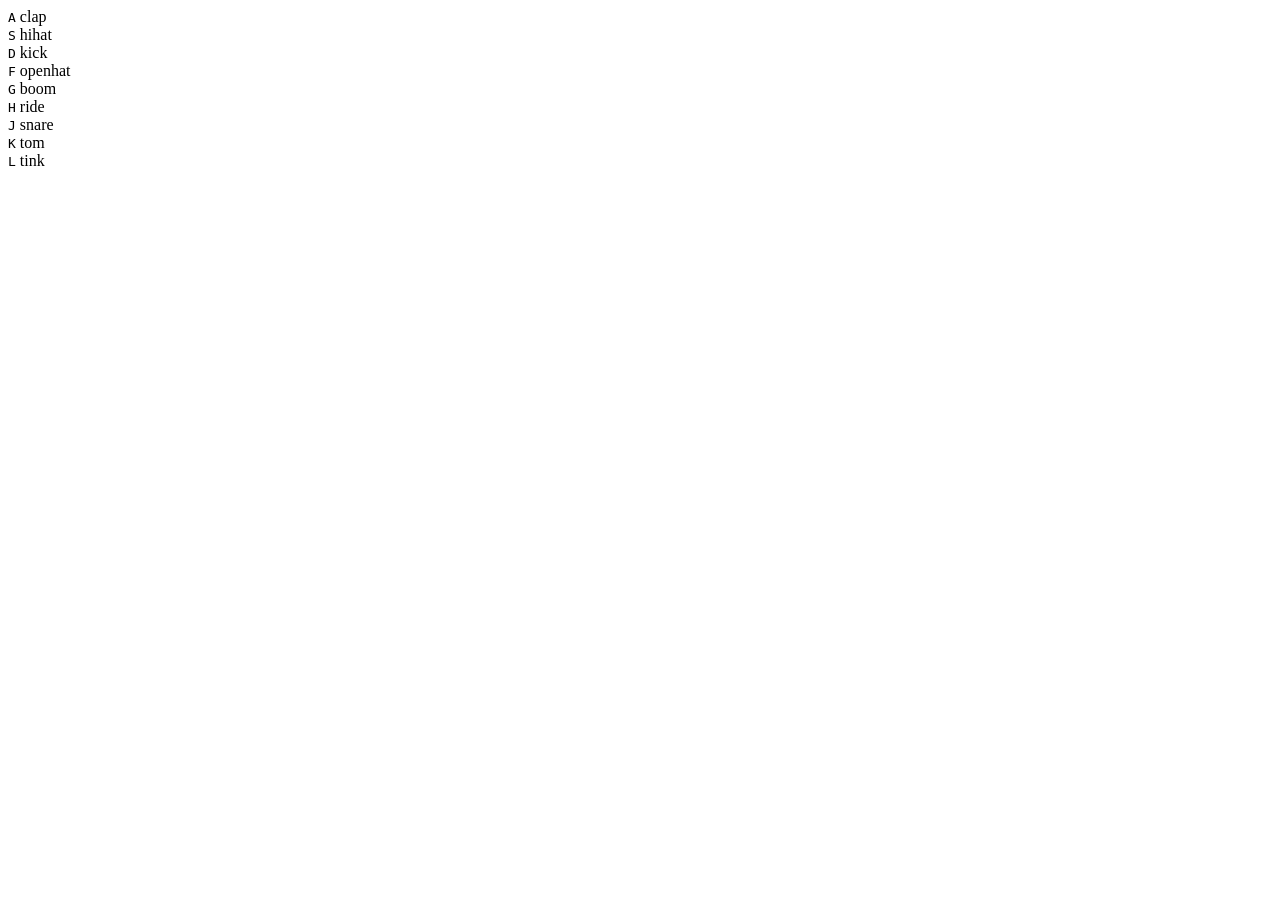
==== 13-vanilla-js-drum-kit/index.html @ 6b5adf13 "13. Drum Kit: add html content" ====
<!DOCTYPE html>
<html lang="en">

<head>
    <meta charset="UTF-8">
    <title>JS Drum Kit</title>
    <link rel="stylesheet" href="style.css">
</head>

<body>


    <div class="keys">
        <div data-key="65" class="key">
            <kbd>A</kbd>
            <span class="sound">clap</span>
        </div>
        <div data-key="83" class="key">
            <kbd>S</kbd>
            <span class="sound">hihat</span>
        </div>
        <div data-key="68" class="key">
            <kbd>D</kbd>
            <span class="sound">kick</span>
        </div>
        <div data-key="70" class="key">
            <kbd>F</kbd>
            <span class="sound">openhat</span>
        </div>
        <div data-key="71" class="key">
            <kbd>G</kbd>
            <span class="sound">boom</span>
        </div>
        <div data-key="72" class="key">
            <kbd>H</kbd>
            <span class="sound">ride</span>
        </div>
        <div data-key="74" class="key">
            <kbd>J</kbd>
            <span class="sound">snare</span>
        </div>
        <div data-key="75" class="key">
            <kbd>K</kbd>
            <span class="sound">tom</span>
        </div>
        <div data-key="76" class="key">
            <kbd>L</kbd>
            <span class="sound">tink</span>
        </div>
    </div>

    <audio data-key="65" src="sounds/clap.wav"></audio>
    <audio data-key="83" src="sounds/hihat.wav"></audio>
    <audio data-key="68" src="sounds/kick.wav"></audio>
    <audio data-key="70" src="sounds/openhat.wav"></audio>
    <audio data-key="71" src="sounds/boom.wav"></audio>
    <audio data-key="72" src="sounds/ride.wav"></audio>
    <audio data-key="74" src="sounds/snare.wav"></audio>
    <audio data-key="75" src="sounds/tom.wav"></audio>
    <audio data-key="76" src="sounds/tink.wav"></audio>

    <script>

    </script>


</body>

</html>
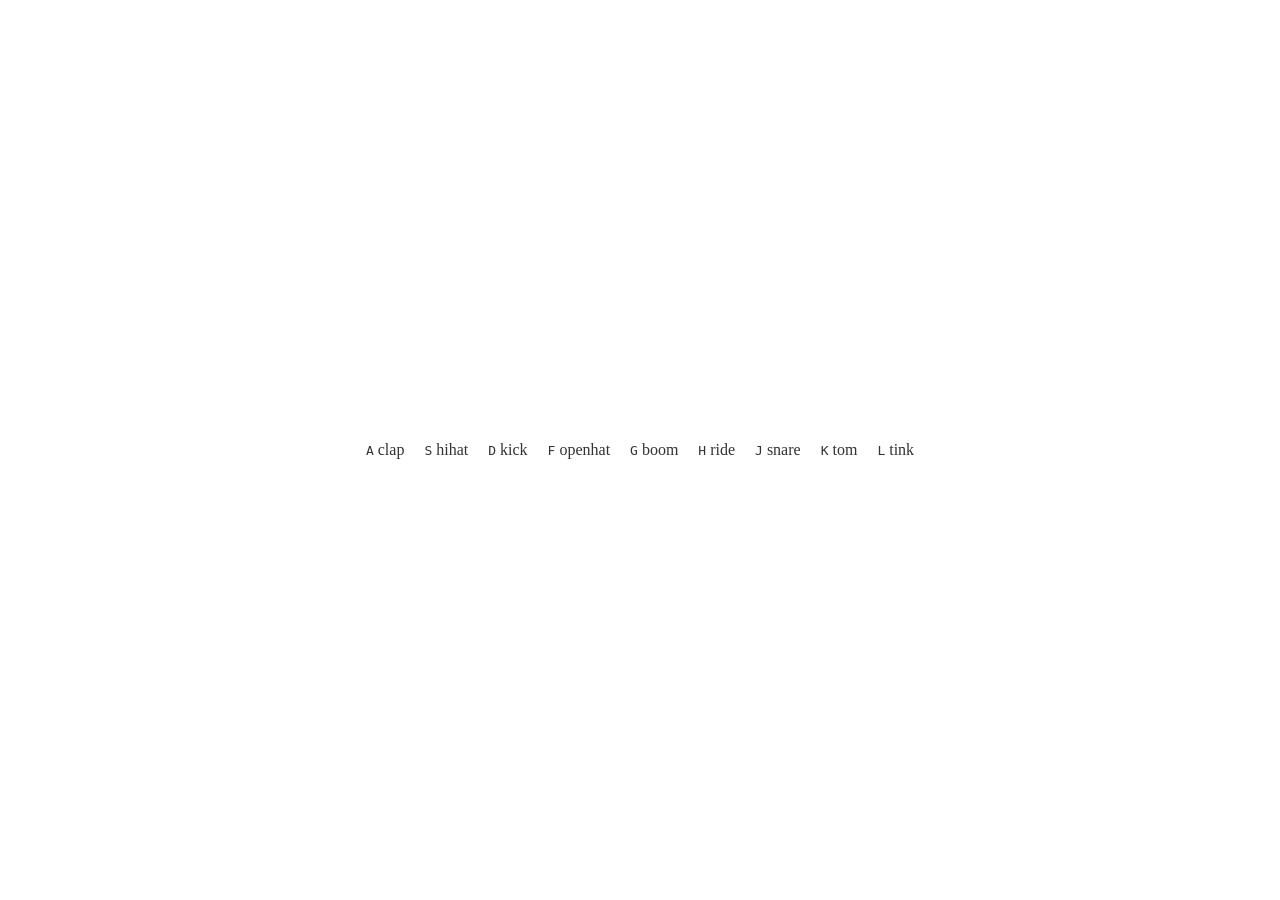
==== commit f0e00221: "Add background img and styling" ====
--- a/13-vanilla-js-drum-kit/index.html
+++ b/13-vanilla-js-drum-kit/index.html
@@ -8,8 +8,6 @@
 </head>
 
 <body>
-
-
     <div class="keys">
         <div data-key="65" class="key">
             <kbd>A</kbd>
@@ -62,8 +60,6 @@
     <script>
 
     </script>
-
-
 </body>
 
 </html>
--- a/13-vanilla-js-drum-kit/style.css
+++ b/13-vanilla-js-drum-kit/style.css
@@ -0,0 +1,17 @@
+* {
+  box-sizing: border-box;
+  margin: 0;
+  padding: 0;
+}
+
+.keys {
+	height: 100vh;
+	background: url('https://mocah.org/uploads/posts/545908-audience-band.jpg');
+	background-repeat: none;
+	background-size: cover;
+	display: flex;
+	align-items: center;
+	justify-content: center;
+	gap: 20px;
+	opacity: 0.8;
+}
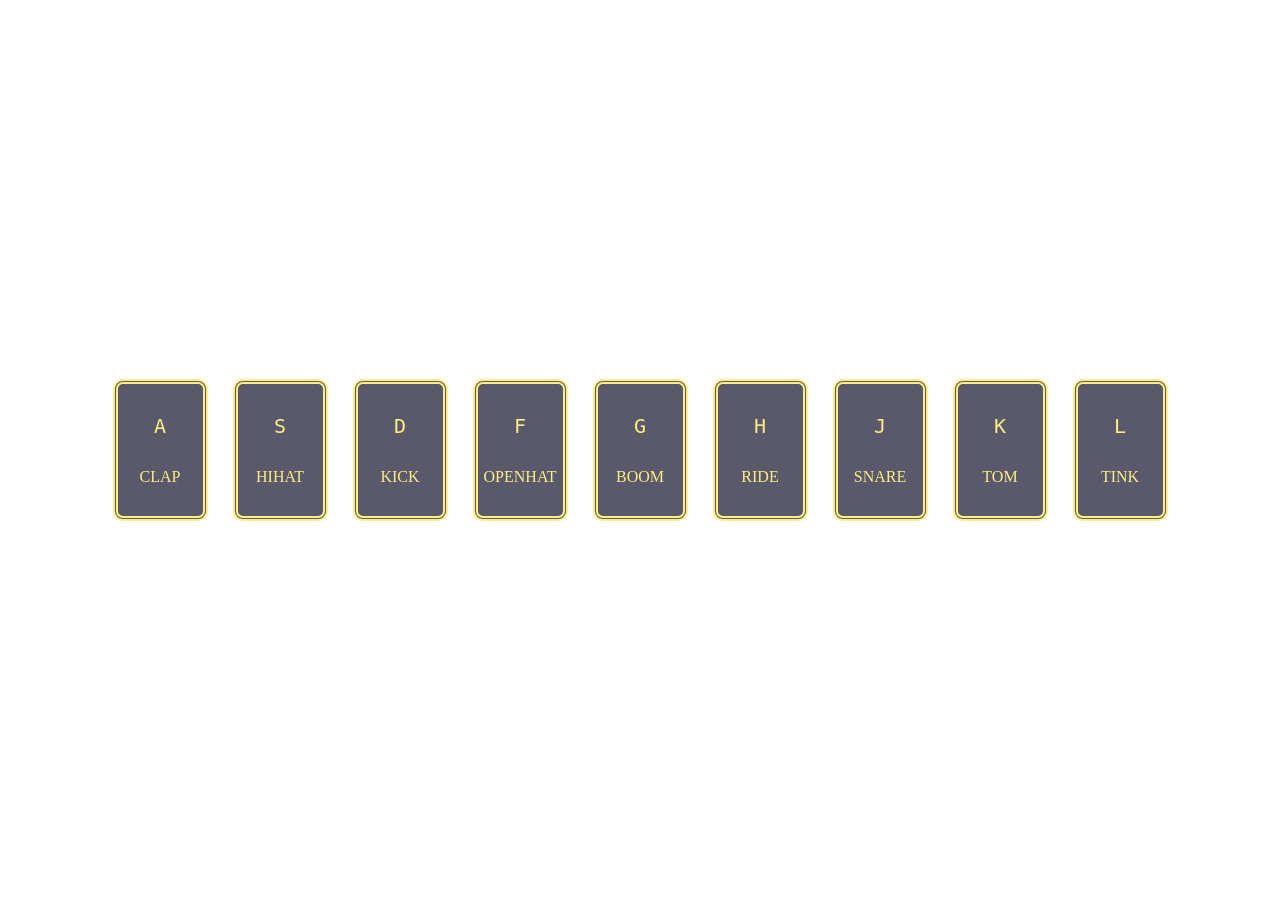
==== commit 192fd377: "Add playing styling and raw handle keydown event" ====
--- a/13-vanilla-js-drum-kit/index.html
+++ b/13-vanilla-js-drum-kit/index.html
@@ -58,7 +58,10 @@
     <audio data-key="76" src="sounds/tink.wav"></audio>
 
     <script>
-
+        window.addEventListener('keydown', function (e) {
+            const hittingkey = document.querySelector(`.key[data-key="${e.keyCode}"]`);
+            hittingkey.classList.add('playing');
+        })
     </script>
 </body>
 
--- a/13-vanilla-js-drum-kit/style.css
+++ b/13-vanilla-js-drum-kit/style.css
@@ -12,6 +12,42 @@
 	display: flex;
 	align-items: center;
 	justify-content: center;
-	gap: 20px;
+	gap: 25px;
+	opacity: 0.9;
+}
+
+.key {
+	display: flex;
+	flex-direction: column;
+	align-items: center;
+	justify-content: center;
+	gap: 30px;
+	border: 5px double #fce856;
+	width: 95px;
+	aspect-ratio: 1/1.5;
+	border-radius: 10px;
+	background-color: rgba(3, 3, 29, 0.9);
+	transition: all 0.3s;
 	opacity: 0.8;
+}
+
+.key kbd {
+	color: #fce856;
+	font-size: 20px;
+}
+
+.key:hover {
+	transform: translateY(-30px);
+}
+
+.sound {
+	text-transform: uppercase;
+	color: #fce856;
+}
+
+.playing {
+	transform: scale(1.1);
+	background-color: rgba(3, 3, 29, 1);
+	opacity: 1;
+	box-shadow: 0 0 30px #fce856;
 }
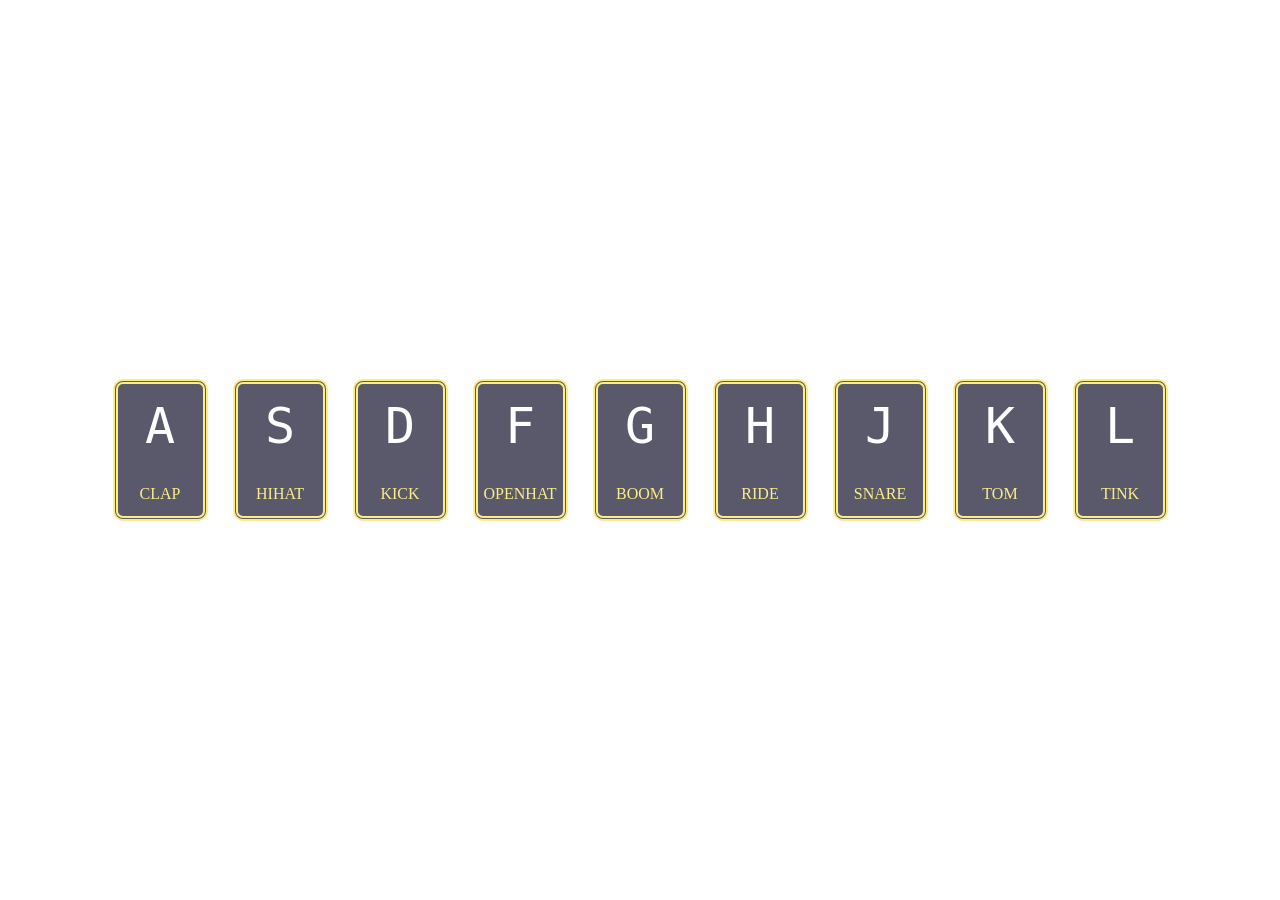
==== commit 4e065852: "Handle key event and add their audios" ====
--- a/13-vanilla-js-drum-kit/index.html
+++ b/13-vanilla-js-drum-kit/index.html
@@ -59,7 +59,22 @@
 
     <script>
         window.addEventListener('keydown', function (e) {
+            // get current hitting key
             const hittingkey = document.querySelector(`.key[data-key="${e.keyCode}"]`);
+
+            // get according audio of that key
+            const audio = document.querySelector(`audio[data-key="${e.keyCode}"]`);
+            
+            // if there is no such key
+            if (!audio) return;
+
+            // rewind every time we hit the key
+            audio.currentTime = 0;
+
+            // play the sound
+            audio.play();
+
+            // addling 
             hittingkey.classList.add('playing');
         })
     </script>
--- a/13-vanilla-js-drum-kit/style.css
+++ b/13-vanilla-js-drum-kit/style.css
@@ -32,8 +32,8 @@
 }
 
 .key kbd {
-	color: #fce856;
-	font-size: 20px;
+	color: #fff;
+	font-size: 50px;
 }
 
 .key:hover {
